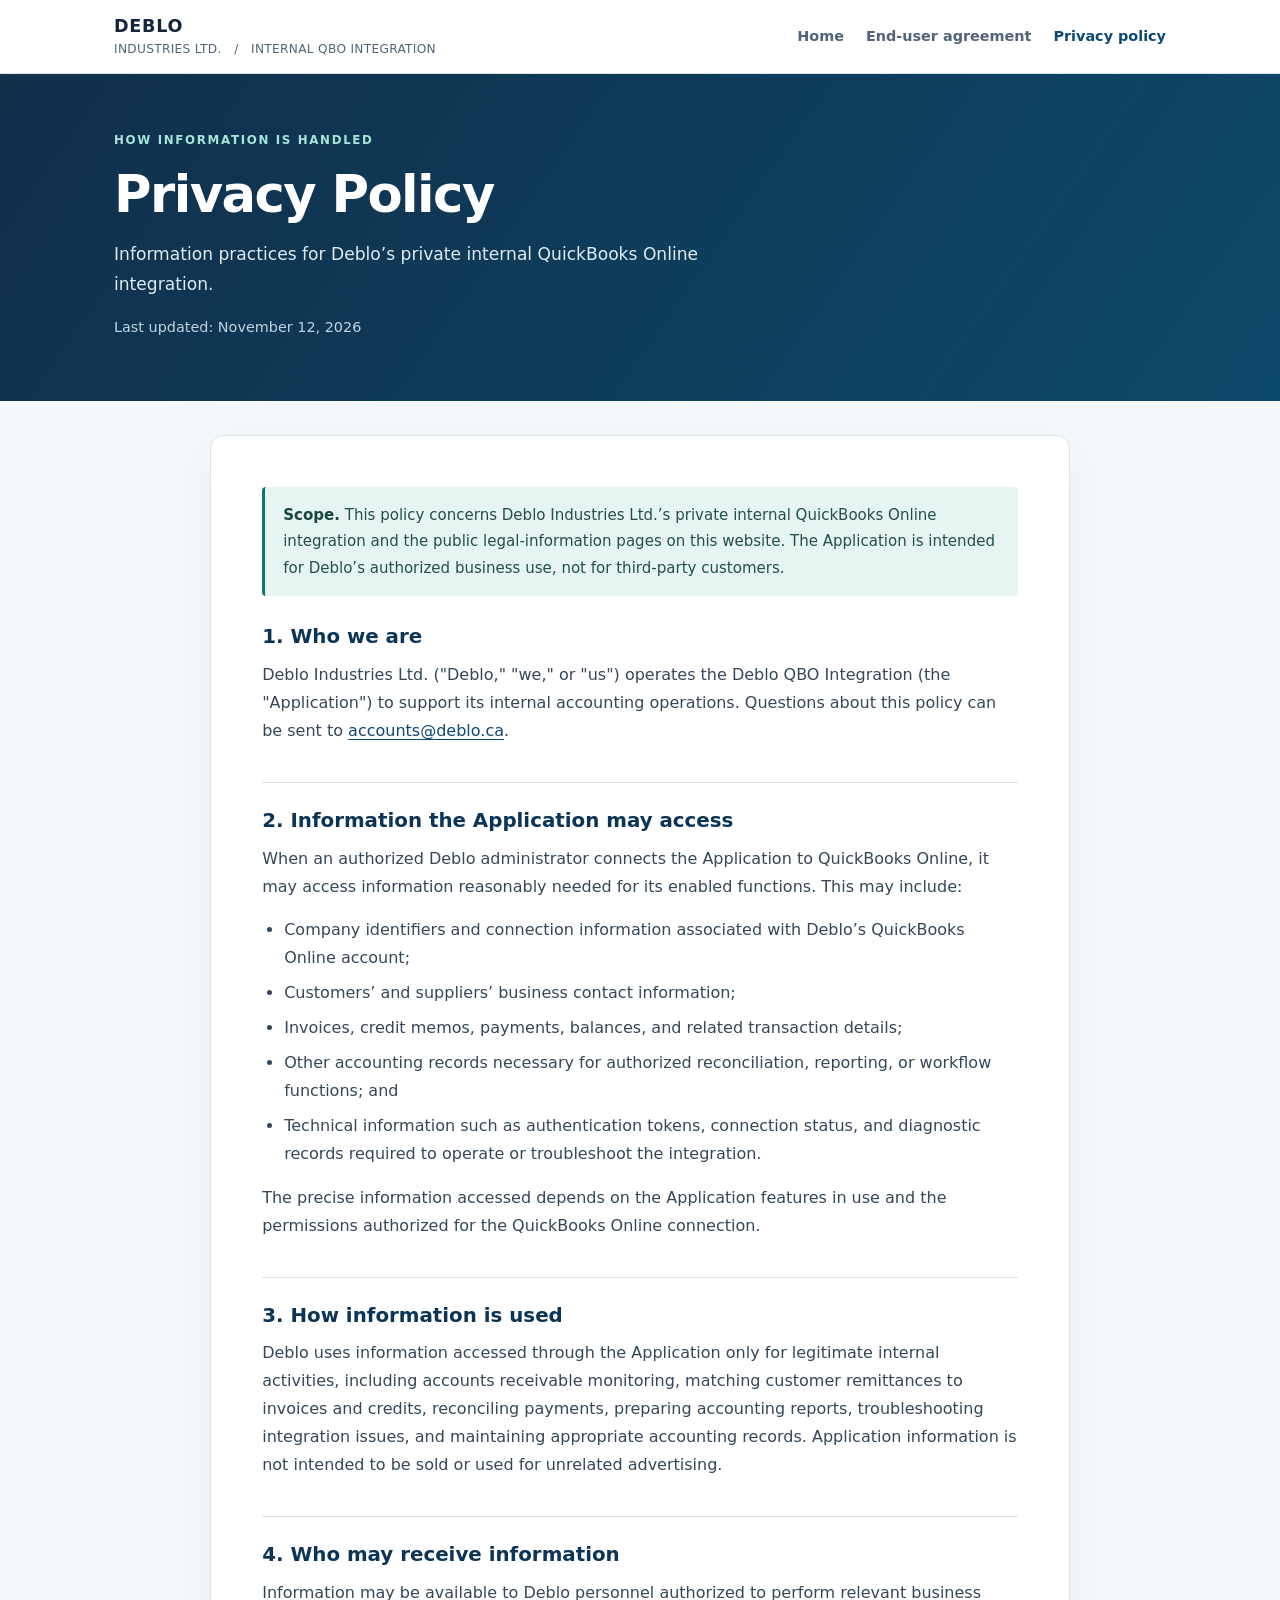
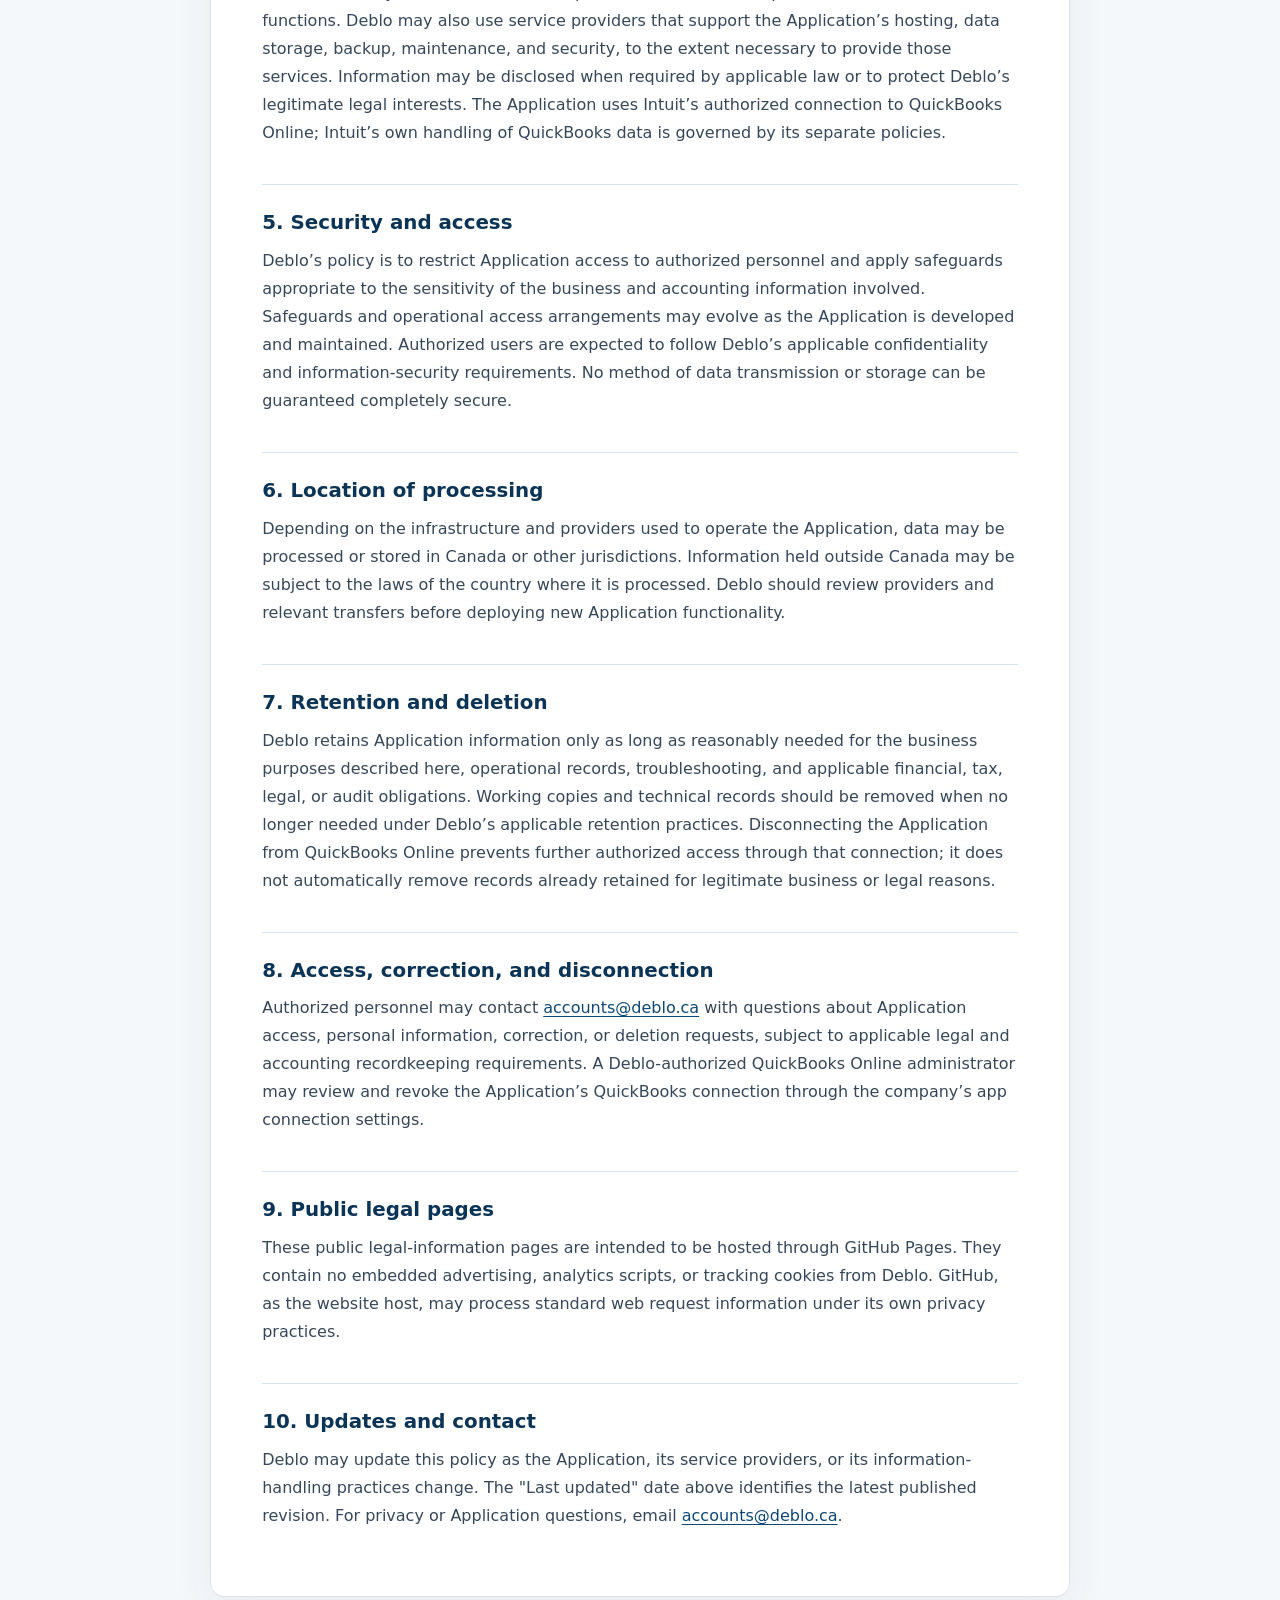
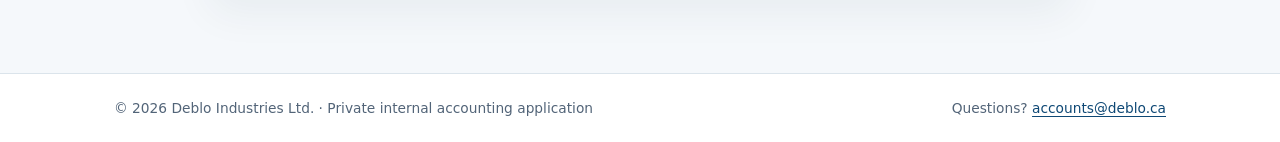
==== privacy.html @ b2047bb3 "Add files Initial upload to make documents public" ====
<!doctype html>
<html lang="en">
<head>
  <meta charset="utf-8">
  <meta name="viewport" content="width=device-width, initial-scale=1">
  <meta name="description" content="Privacy Policy for Deblo Industries Ltd.'s private internal QuickBooks Online integration.">
  <title>Privacy Policy | Deblo Industries Ltd.</title>
  <link rel="stylesheet" href="styles.css">
</head>
<body>
  <a class="skip" href="#main">Skip to content</a>
  <header class="topbar"><div class="nav-inner">
    <a class="brand" href="index.html"><strong>DEBLO</strong><span>INDUSTRIES LTD. &nbsp; / &nbsp; INTERNAL QBO INTEGRATION</span></a>
    <nav class="nav-links" aria-label="Legal site navigation"><a href="index.html">Home</a><a href="eula.html">End-user agreement</a><a href="privacy.html" aria-current="page">Privacy policy</a></nav>
  </div></header>
  <div class="hero"><div class="hero-inner">
    <p class="eyebrow">How information is handled</p>
    <h1>Privacy Policy</h1>
    <p class="hero-sub">Information practices for Deblo’s private internal QuickBooks Online integration.</p>
    <p class="updated">Last updated: November 12, 2026</p>
  </div></div>
  <main id="main" class="container"><article class="sheet">
  <div class="context-note"><strong>Scope.</strong> This policy concerns Deblo Industries Ltd.’s private internal QuickBooks Online integration and the public legal-information pages on this website. The Application is intended for Deblo’s authorized business use, not for third-party customers.</div>
  <section><h2>1. Who we are</h2><p>Deblo Industries Ltd. ("Deblo," "we," or "us") operates the Deblo QBO Integration (the "Application") to support its internal accounting operations. Questions about this policy can be sent to <a href="mailto:accounts@deblo.ca">accounts@deblo.ca</a>.</p></section>
  <section><h2>2. Information the Application may access</h2><p>When an authorized Deblo administrator connects the Application to QuickBooks Online, it may access information reasonably needed for its enabled functions. This may include:</p>
    <ul><li>Company identifiers and connection information associated with Deblo’s QuickBooks Online account;</li><li>Customers’ and suppliers’ business contact information;</li><li>Invoices, credit memos, payments, balances, and related transaction details;</li><li>Other accounting records necessary for authorized reconciliation, reporting, or workflow functions; and</li><li>Technical information such as authentication tokens, connection status, and diagnostic records required to operate or troubleshoot the integration.</li></ul>
    <p>The precise information accessed depends on the Application features in use and the permissions authorized for the QuickBooks Online connection.</p></section>
  <section><h2>3. How information is used</h2><p>Deblo uses information accessed through the Application only for legitimate internal activities, including accounts receivable monitoring, matching customer remittances to invoices and credits, reconciling payments, preparing accounting reports, troubleshooting integration issues, and maintaining appropriate accounting records. Application information is not intended to be sold or used for unrelated advertising.</p></section>
  <section><h2>4. Who may receive information</h2><p>Information may be available to Deblo personnel authorized to perform relevant business functions. Deblo may also use service providers that support the Application’s hosting, data storage, backup, maintenance, and security, to the extent necessary to provide those services. Information may be disclosed when required by applicable law or to protect Deblo’s legitimate legal interests. The Application uses Intuit’s authorized connection to QuickBooks Online; Intuit’s own handling of QuickBooks data is governed by its separate policies.</p></section>
  <section><h2>5. Security and access</h2><p>Deblo’s policy is to restrict Application access to authorized personnel and apply safeguards appropriate to the sensitivity of the business and accounting information involved. Safeguards and operational access arrangements may evolve as the Application is developed and maintained. Authorized users are expected to follow Deblo’s applicable confidentiality and information-security requirements. No method of data transmission or storage can be guaranteed completely secure.</p></section>
  <section><h2>6. Location of processing</h2><p>Depending on the infrastructure and providers used to operate the Application, data may be processed or stored in Canada or other jurisdictions. Information held outside Canada may be subject to the laws of the country where it is processed. Deblo should review providers and relevant transfers before deploying new Application functionality.</p></section>
  <section><h2>7. Retention and deletion</h2><p>Deblo retains Application information only as long as reasonably needed for the business purposes described here, operational records, troubleshooting, and applicable financial, tax, legal, or audit obligations. Working copies and technical records should be removed when no longer needed under Deblo’s applicable retention practices. Disconnecting the Application from QuickBooks Online prevents further authorized access through that connection; it does not automatically remove records already retained for legitimate business or legal reasons.</p></section>
  <section><h2>8. Access, correction, and disconnection</h2><p>Authorized personnel may contact <a href="mailto:accounts@deblo.ca">accounts@deblo.ca</a> with questions about Application access, personal information, correction, or deletion requests, subject to applicable legal and accounting recordkeeping requirements. A Deblo-authorized QuickBooks Online administrator may review and revoke the Application’s QuickBooks connection through the company’s app connection settings.</p></section>
  <section><h2>9. Public legal pages</h2><p>These public legal-information pages are intended to be hosted through GitHub Pages. They contain no embedded advertising, analytics scripts, or tracking cookies from Deblo. GitHub, as the website host, may process standard web request information under its own privacy practices.</p></section>
  <section><h2>10. Updates and contact</h2><p>Deblo may update this policy as the Application, its service providers, or its information-handling practices change. The "Last updated" date above identifies the latest published revision. For privacy or Application questions, email <a href="mailto:accounts@deblo.ca">accounts@deblo.ca</a>.</p></section>
</article></main>
  <footer class="footer"><div class="footer-inner"><span>© 2026 Deblo Industries Ltd. · Private internal accounting application</span><span>Questions? <a href="mailto:accounts@deblo.ca">accounts@deblo.ca</a></span></div></footer>
</body>
</html>
---- styles.css ----
/* Deblo QBO Legal Pages — static, accessible, no tracking or dependencies */
:root{color-scheme:light;--ink:#14263b;--muted:#526478;--bg:#f5f8fb;--paper:#fff;--line:#dbe4eb;--blue:#0e4875;--blue2:#0b3456;--accent:#0f766e;--accentbg:#e7f5f2;--shadow:0 16px 42px rgba(18,49,74,.06)}
*{box-sizing:border-box}html{scroll-behavior:smooth}body{margin:0;color:var(--ink);background:var(--bg);font:16px/1.75 system-ui,-apple-system,BlinkMacSystemFont,"Segoe UI",Arial,sans-serif;-webkit-font-smoothing:antialiased}a{color:var(--blue);text-underline-offset:3px}a:focus-visible{outline:3px solid #0f766e;outline-offset:4px;border-radius:3px}.skip{position:absolute;left:12px;top:-80px;background:white;color:var(--ink);z-index:5;padding:8px 14px}.skip:focus{top:10px}.topbar{background:#fff;border-bottom:1px solid var(--line)}.nav-inner{max-width:1100px;margin:auto;padding:16px 24px;display:flex;align-items:center;justify-content:space-between;gap:24px}.brand{display:flex;flex-direction:column;text-decoration:none;line-height:1.25;color:var(--ink)}.brand strong{font-weight:800;letter-spacing:.04em;font-size:1.1rem}.brand span{font-size:.76rem;color:var(--muted);letter-spacing:.025em;margin-top:4px}.nav-links{display:flex;gap:22px;flex-wrap:wrap}.nav-links a{font-size:.9rem;text-decoration:none;color:var(--muted);font-weight:600}.nav-links a:hover,.nav-links a[aria-current="page"]{color:var(--blue)}.hero{background:linear-gradient(125deg,#102f4b,#0d4969);color:#fff}.hero-inner{max-width:1100px;margin:auto;padding:56px 24px 61px}.eyebrow{text-transform:uppercase;letter-spacing:.14em;font-weight:700;font-size:.74rem;color:#a8e4d8;margin:0 0 14px}h1{line-height:1.15;letter-spacing:-.03em;font-size:clamp(2rem,4vw,3.3rem);margin:0 0 16px}h2{font-size:1.24rem;line-height:1.35;margin:0 0 10px;color:var(--blue2)}p{margin:0 0 15px}.hero p:last-child{margin-bottom:0}.hero-sub{max-width:680px;color:#deebf3;font-size:1.07rem}.container{max-width:1100px;margin:0 auto;padding:34px 24px 76px}.sheet{background:var(--paper);max-width:860px;margin:0 auto;border:1px solid var(--line);border-radius:14px;padding:clamp(24px,4vw,54px);box-shadow:var(--shadow)}.sheet section{padding:0 0 22px;margin:0 0 25px;border-bottom:1px solid var(--line)}.sheet section:last-child{border:0;margin:0;padding:0}.sheet p{color:#36475a}.sheet ul{padding-left:22px;margin:5px 0 16px;color:#36475a}.sheet li{margin:7px 0}.updated{font-size:.9rem;color:#bfd5e3}.context-note{background:var(--accentbg);border-left:3px solid var(--accent);border-radius:4px;padding:15px 18px;margin:0 0 28px;font-size:.94rem;color:#244e4b}.context-note strong{color:#16463f}.grid{display:grid;grid-template-columns:repeat(2,minmax(0,1fr));gap:20px;max-width:860px;margin:auto}.panel{display:flex;flex-direction:column;background:#fff;border:1px solid var(--line);border-radius:14px;padding:29px;box-shadow:var(--shadow)}.panel-label{font-size:.72rem;text-transform:uppercase;letter-spacing:.1em;color:var(--accent);font-weight:800}.panel h2{font-size:1.3rem;margin:12px 0}.panel p{color:var(--muted);flex-grow:1}.panel a.action{display:inline-flex;align-self:flex-start;text-decoration:none;background:var(--blue);color:#fff;font-weight:700;padding:10px 17px;border-radius:8px;margin-top:14px}.panel a.action:hover{background:var(--blue2)}.fine-print{max-width:860px;margin:27px auto 0;color:var(--muted);font-size:.94rem}.footer{border-top:1px solid var(--line);background:#fff}.footer-inner{max-width:1100px;margin:auto;padding:22px 24px;display:flex;justify-content:space-between;gap:12px;flex-wrap:wrap;color:var(--muted);font-size:.86rem}.footer a{color:var(--blue)}@media(max-width:680px){.nav-inner{align-items:flex-start;flex-direction:column;gap:12px}.nav-links{gap:14px}.hero-inner{padding:45px 22px 48px}.container{padding:24px 15px 55px}.sheet{border-radius:10px;padding:25px 20px}.grid{grid-template-columns:1fr}.panel{padding:24px}}
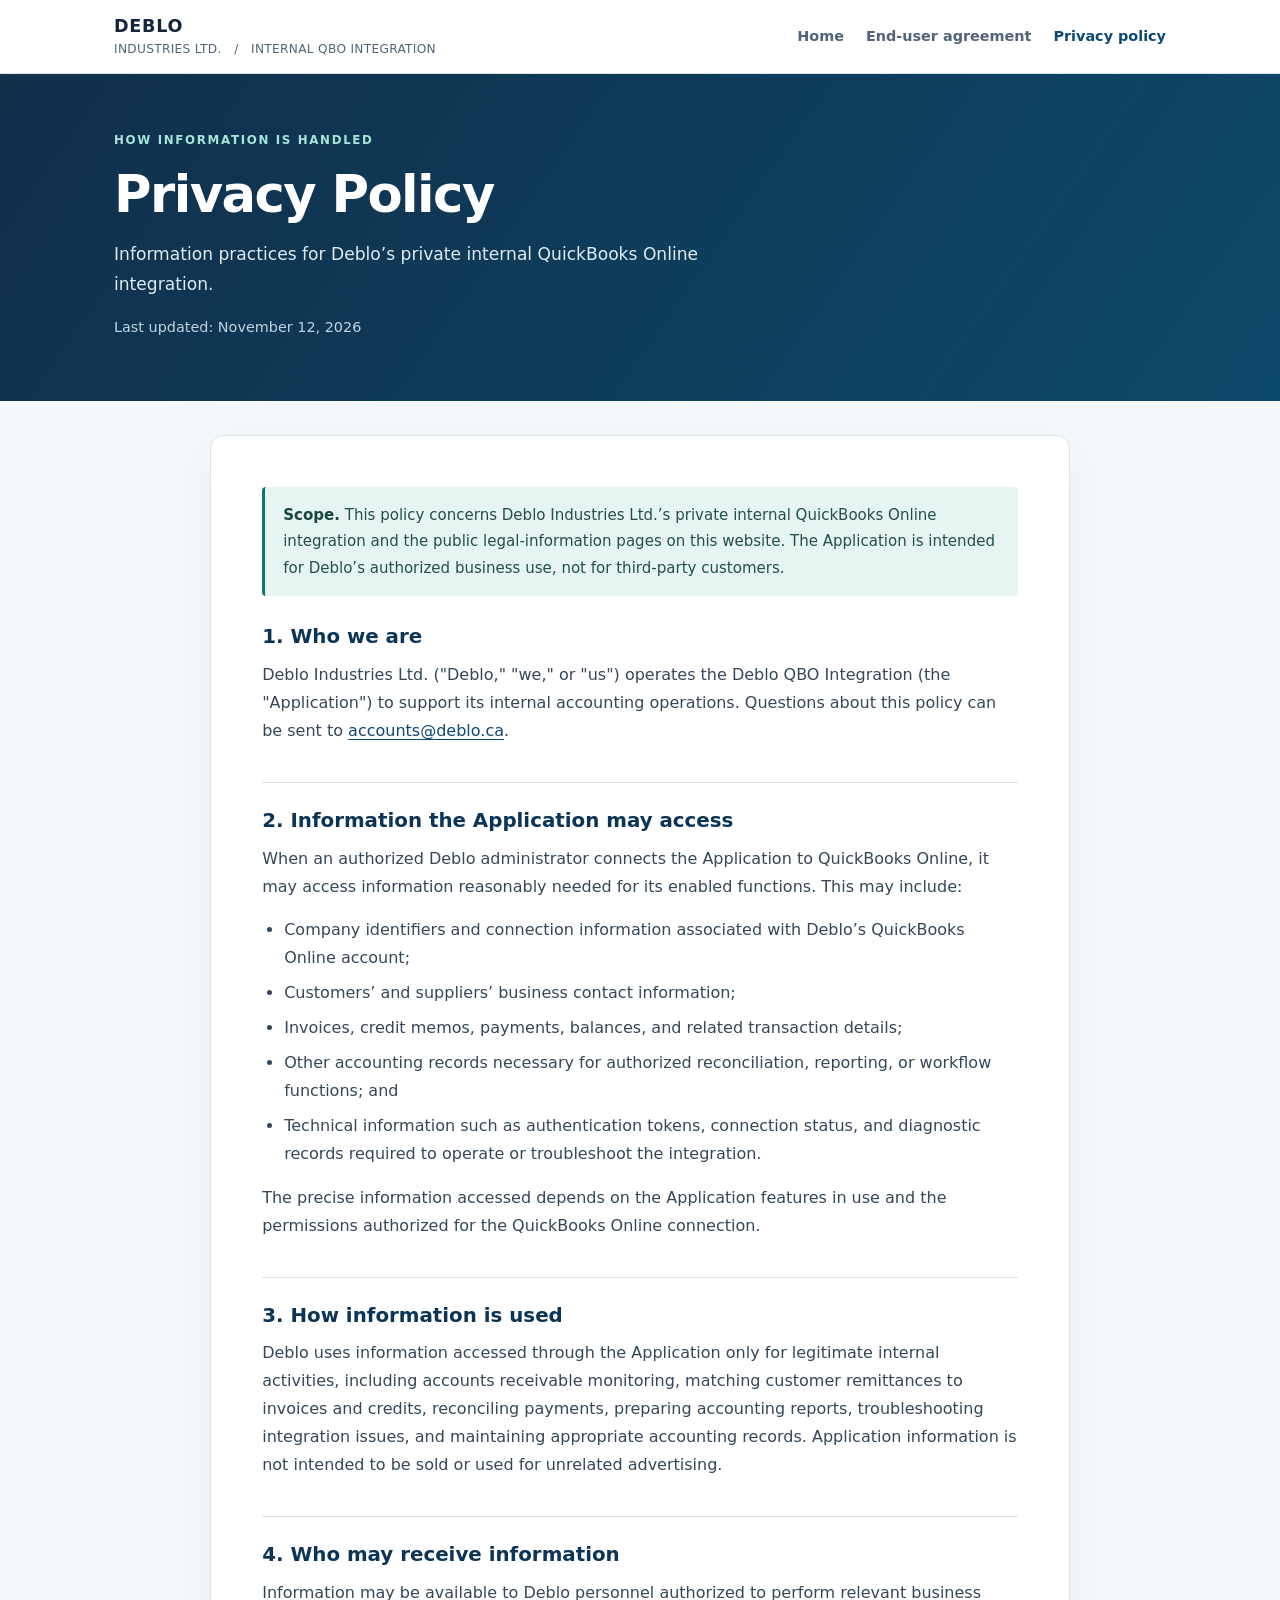
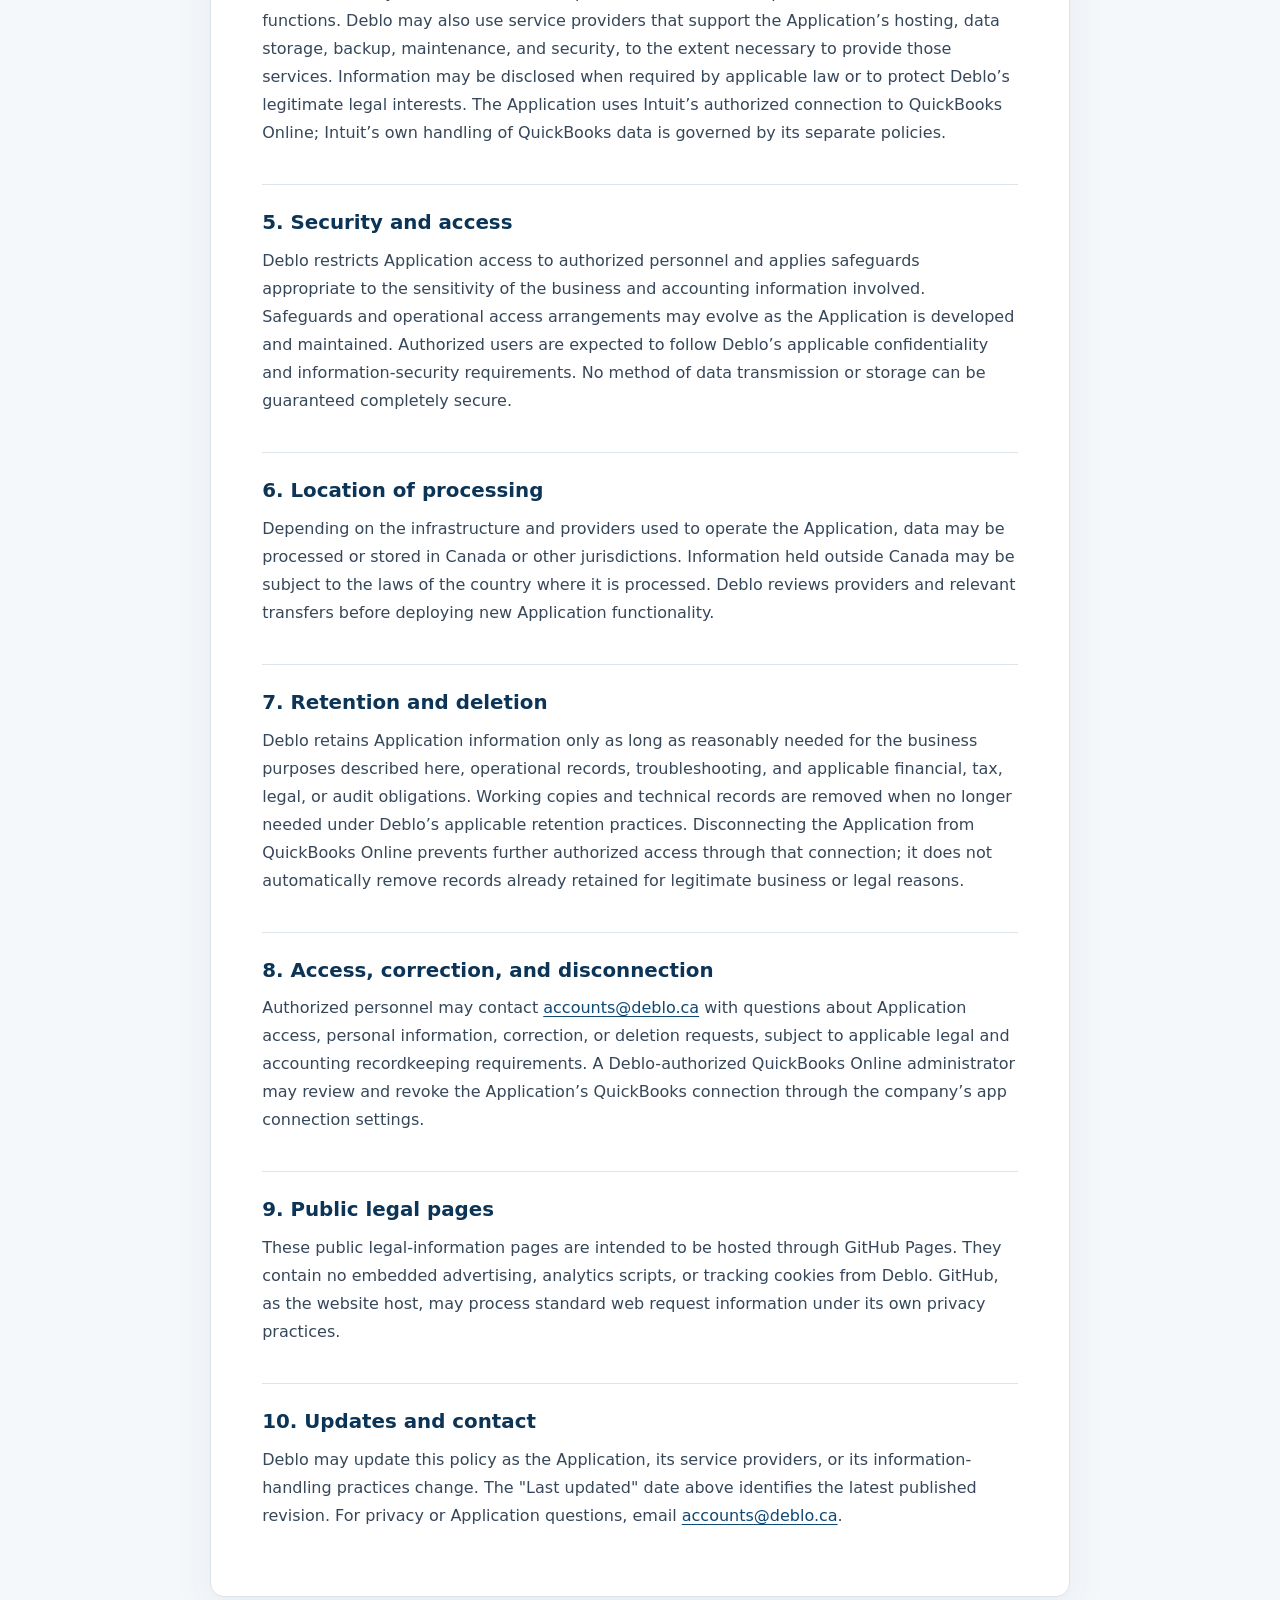
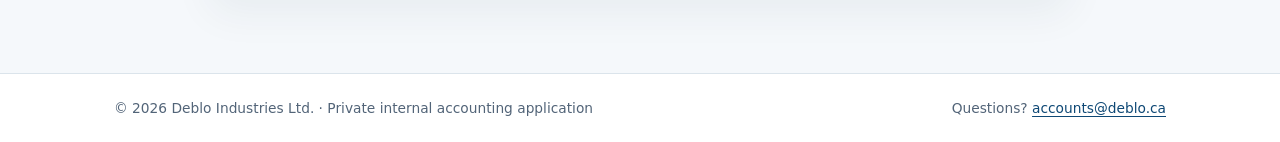
==== commit 58cef368: "Tighten privacy policy wording" ====
--- a/privacy.html
+++ b/privacy.html
@@ -27,9 +27,9 @@
     <p>The precise information accessed depends on the Application features in use and the permissions authorized for the QuickBooks Online connection.</p></section>
   <section><h2>3. How information is used</h2><p>Deblo uses information accessed through the Application only for legitimate internal activities, including accounts receivable monitoring, matching customer remittances to invoices and credits, reconciling payments, preparing accounting reports, troubleshooting integration issues, and maintaining appropriate accounting records. Application information is not intended to be sold or used for unrelated advertising.</p></section>
   <section><h2>4. Who may receive information</h2><p>Information may be available to Deblo personnel authorized to perform relevant business functions. Deblo may also use service providers that support the Application’s hosting, data storage, backup, maintenance, and security, to the extent necessary to provide those services. Information may be disclosed when required by applicable law or to protect Deblo’s legitimate legal interests. The Application uses Intuit’s authorized connection to QuickBooks Online; Intuit’s own handling of QuickBooks data is governed by its separate policies.</p></section>
-  <section><h2>5. Security and access</h2><p>Deblo’s policy is to restrict Application access to authorized personnel and apply safeguards appropriate to the sensitivity of the business and accounting information involved. Safeguards and operational access arrangements may evolve as the Application is developed and maintained. Authorized users are expected to follow Deblo’s applicable confidentiality and information-security requirements. No method of data transmission or storage can be guaranteed completely secure.</p></section>
-  <section><h2>6. Location of processing</h2><p>Depending on the infrastructure and providers used to operate the Application, data may be processed or stored in Canada or other jurisdictions. Information held outside Canada may be subject to the laws of the country where it is processed. Deblo should review providers and relevant transfers before deploying new Application functionality.</p></section>
-  <section><h2>7. Retention and deletion</h2><p>Deblo retains Application information only as long as reasonably needed for the business purposes described here, operational records, troubleshooting, and applicable financial, tax, legal, or audit obligations. Working copies and technical records should be removed when no longer needed under Deblo’s applicable retention practices. Disconnecting the Application from QuickBooks Online prevents further authorized access through that connection; it does not automatically remove records already retained for legitimate business or legal reasons.</p></section>
+  <section><h2>5. Security and access</h2><p>Deblo restricts Application access to authorized personnel and applies safeguards appropriate to the sensitivity of the business and accounting information involved. Safeguards and operational access arrangements may evolve as the Application is developed and maintained. Authorized users are expected to follow Deblo’s applicable confidentiality and information-security requirements. No method of data transmission or storage can be guaranteed completely secure.</p></section>
+  <section><h2>6. Location of processing</h2><p>Depending on the infrastructure and providers used to operate the Application, data may be processed or stored in Canada or other jurisdictions. Information held outside Canada may be subject to the laws of the country where it is processed. Deblo reviews providers and relevant transfers before deploying new Application functionality.</p></section>
+  <section><h2>7. Retention and deletion</h2><p>Deblo retains Application information only as long as reasonably needed for the business purposes described here, operational records, troubleshooting, and applicable financial, tax, legal, or audit obligations. Working copies and technical records are removed when no longer needed under Deblo’s applicable retention practices. Disconnecting the Application from QuickBooks Online prevents further authorized access through that connection; it does not automatically remove records already retained for legitimate business or legal reasons.</p></section>
   <section><h2>8. Access, correction, and disconnection</h2><p>Authorized personnel may contact <a href="mailto:accounts@deblo.ca">accounts@deblo.ca</a> with questions about Application access, personal information, correction, or deletion requests, subject to applicable legal and accounting recordkeeping requirements. A Deblo-authorized QuickBooks Online administrator may review and revoke the Application’s QuickBooks connection through the company’s app connection settings.</p></section>
   <section><h2>9. Public legal pages</h2><p>These public legal-information pages are intended to be hosted through GitHub Pages. They contain no embedded advertising, analytics scripts, or tracking cookies from Deblo. GitHub, as the website host, may process standard web request information under its own privacy practices.</p></section>
   <section><h2>10. Updates and contact</h2><p>Deblo may update this policy as the Application, its service providers, or its information-handling practices change. The "Last updated" date above identifies the latest published revision. For privacy or Application questions, email <a href="mailto:accounts@deblo.ca">accounts@deblo.ca</a>.</p></section>
